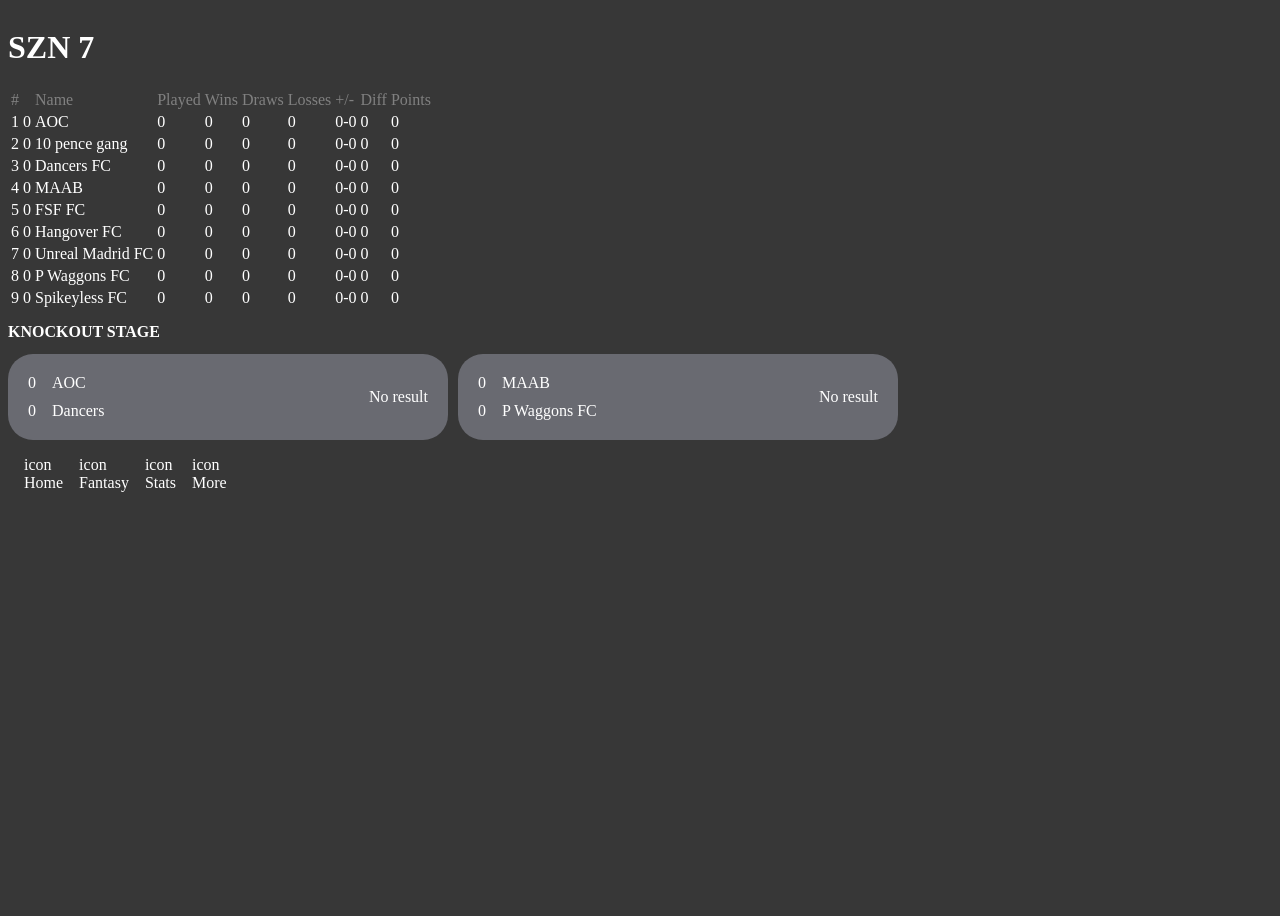
==== index.html @ 003c1bc1 "Reorganise html file This commit semantically separates the body into header, main and nav sections." ====
<!DOCTYPE html>
<html lang="en">
<head>
    <meta charset="UTF-8">
    <meta name="viewport" content="width=device-width, initial-scale=1.0">
    <title>A63 League</title>
    <link rel="stylesheet" href="styles.css">
</head>

<body>
    <header class="homepage-header">
        <h1>SZN 7</h1>
    </header>

    <main>

        <!-- ======================== League Table ======================== -->

        <section class="league-section">
        <table class="league-table">
            <tr>
                <th>#</th>
                <th>  </th>
                <th>Name</th>
                <th>Played</th>
                <th>Wins</th>
                <th>Draws</th>
                <th>Losses</th>
                <th>+/-</th>
                <th>Diff</th>
                <th>Points</th>
            </tr>
            <tr>
                <td>1</td>
                <td> 0 </td>
                <td>AOC</td>
                <td>0</td>
                <td>0</td>
                <td>0</td>
                <td>0</td>
                <td>0-0</td>
                <td>0</td>
                <td>0</td>
            </tr>
            <tr>
                <td>2</td>
                <td> 0 </td>
                <td>10 pence gang</td>
                <td>0</td>
                <td>0</td>
                <td>0</td>
                <td>0</td>
                <td>0-0</td>
                <td>0</td>
                <td>0</td>
            </tr>
            <tr>
                <td>3</td>
                <td> 0 </td>
                <td>Dancers FC</td>
                <td>0</td>
                <td>0</td>
                <td>0</td>
                <td>0</td>
                <td>0-0</td>
                <td>0</td>
                <td>0</td>
            </tr>
            <tr>
                <td>4</td>
                <td> 0 </td>
                <td>MAAB</td>
                <td>0</td>
                <td>0</td>
                <td>0</td>
                <td>0</td>
                <td>0-0</td>
                <td>0</td>
                <td>0</td>
            </tr>
            <tr>
                <td>5</td>
                <td> 0 </td>
                <td>FSF FC</td>
                <td>0</td>
                <td>0</td>
                <td>0</td>
                <td>0</td>
                <td>0-0</td>
                <td>0</td>
                <td>0</td>
            </tr>
            <tr>
                <td>6</td>
                <td> 0 </td>
                <td>Hangover FC</td>
                <td>0</td>
                <td>0</td>
                <td>0</td>
                <td>0</td>
                <td>0-0</td>
                <td>0</td>
                <td>0</td>
            </tr>
            <tr>
                <td>7</td>
                <td> 0 </td>
                <td>Unreal Madrid FC</td>
                <td>0</td>
                <td>0</td>
                <td>0</td>
                <td>0</td>
                <td>0-0</td>
                <td>0</td>
                <td>0</td>
            </tr>
            <tr>
                <td>8</td>
                <td> 0 </td>
                <td>P Waggons FC</td>
                <td>0</td>
                <td>0</td>
                <td>0</td>
                <td>0</td>
                <td>0-0</td>
                <td>0</td>
                <td>0</td>
            </tr>
            <tr>
                <td>9</td>
                <td> 0 </td>
                <td>Spikeyless FC</td>
                <td>0</td>
                <td>0</td>
                <td>0</td>
                <td>0</td>
                <td>0-0</td>
                <td>0</td>
                <td>0</td>
            </tr>
        </table>
        </section>

        <!-- ======================== Knockout Stage ======================== -->

        <section class="knockout-section">

        <h2>KNOCKOUT STAGE</h2>
        <div class="knockouts-container">
            <div class="knockout">
                <div class="match">
                    <ul>
                        <li>0</li>
                        <li>AOC</li>
                    </ul>
                        <ul>
                        <li>0</li>
                        <li>Dancers</li>
                    </ul>
                </div>
                <div class="result">No result</div>
                </div>
            <div class="knockout">
                <div class="match">
                <ul>
                        <li>0</li>
                        <li>MAAB</li>
                    </ul>
                    <ul>
                        <li>0</li>
                        <li>P Waggons FC</li>
                    </ul>
                </div>
                <div class="result">No result</div>
            </div>
        </div>
        </section>    
    </main>
    <!-- ======================== Navigation ======================== -->
    <nav class="navigation-bar">
        <ul class="navigation-bar">
            <li>
                <div>icon</div>
                    <div>Home</div>
            </li>
            <li>
                <div>icon</div>
                <div>Fantasy</div>
            </li>
            <li>
                <div>icon</div>
                <div>Stats</div>
            </li>
            <li>
                <div>icon</div>
                <div>More</div>
            </li>
        </ul>
    </nav>
</body>
</html>
---- styles.css ----
body {
  background-color: rgb(55, 55, 55);
  color: white;
  display: flex;
  flex-direction: column;
  min-height: 100vh;
}

.league-table th {
  color: gray;
  font-weight: normal;
  text-align: left;
}

h2 {
  font-size: 16px;
}

.knockout ul, ul.navigation-bar {
  display: flex;
  list-style: none;
  margin: 0;
  padding: 0;
  gap: 16px;
}

a {
  text-decoration: none;
  color: #666;
  font-size: 13px;
}

.knockouts-container {
  display: flex;
  flex-direction: row;
  gap: 10px;
  flex-shrink: 1;
  justify-content: flex-start;
  flex-wrap: wrap;
  margin-bottom: auto;
}

.knockout {
  display: flex;
  background-color: rgb(105, 106, 113);
  border-radius: 25px;
  justify-content: space-between;
  padding: 20px;
  width: 400px;
}

.knockout .match {
  display: flex;
  flex-direction: column;
  gap: 10px;
}

.knockout .result {
  align-self: center;
}

.navigation-bar {
  display: flex;
  justify-content: space-between;
  padding: 16px;

}
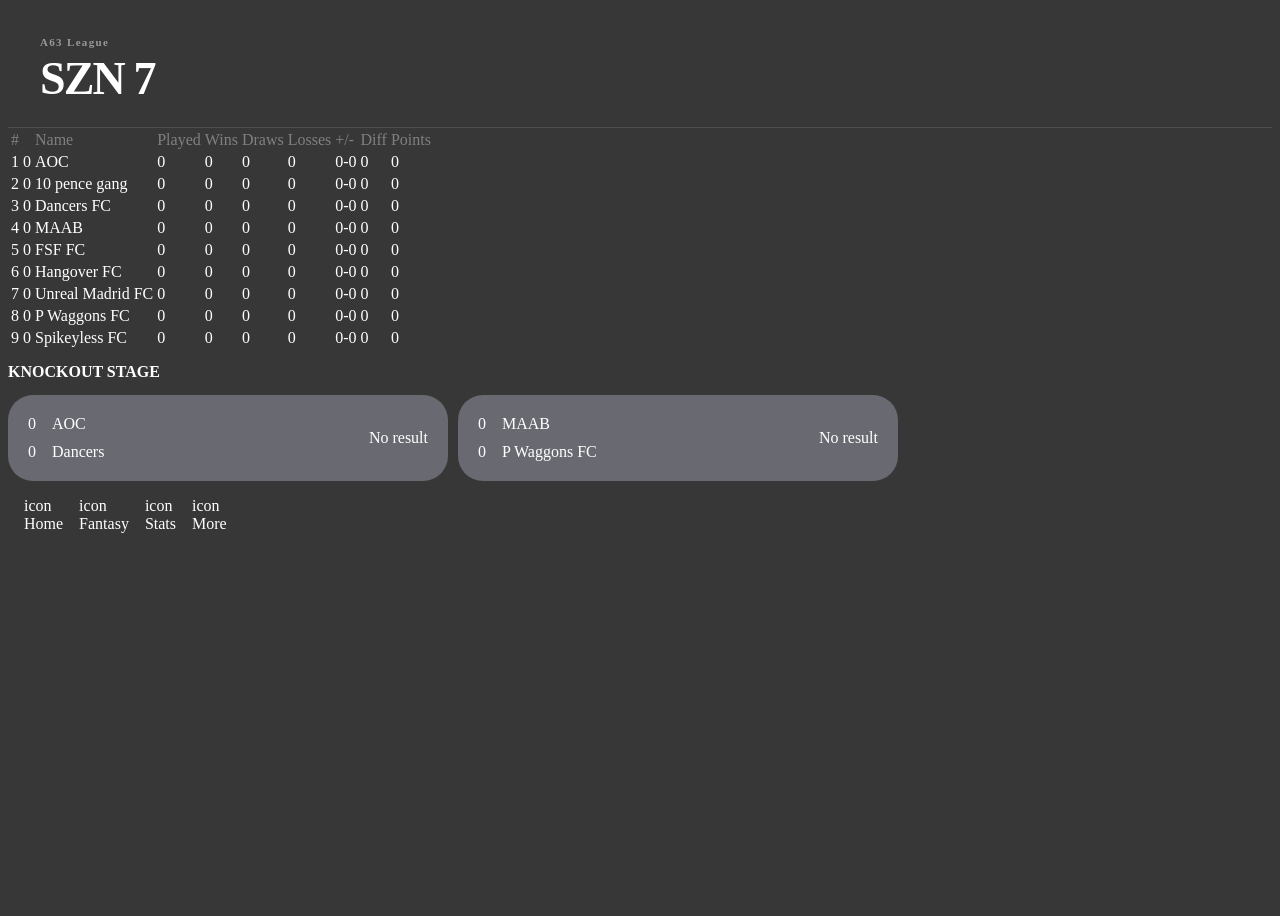
==== commit 421e1ada: "Rework the header section - Rearranged the html of the header section for better modularity - Create" ====
--- a/index.html
+++ b/index.html
@@ -9,12 +9,15 @@
 
 <body>
     <header class="homepage-header">
-        <h1>SZN 7</h1>
+        <div class="header-content">
+            <span class="title">A63 League</span>
+            <h1>SZN 7</h1>
+        </div>
     </header>
 
     <main>
 
-        <!-- ======================== League Table ======================== -->
+        <!-- ================= League Table ================= -->
 
         <section class="league-section">
         <table class="league-table">
@@ -141,7 +144,7 @@
         </table>
         </section>
 
-        <!-- ======================== Knockout Stage ======================== -->
+        <!-- ================= Knockout Stage ================= -->
 
         <section class="knockout-section">
 
@@ -176,7 +179,7 @@
         </div>
         </section>    
     </main>
-    <!-- ======================== Navigation ======================== -->
+    <!-- ================= Navigation ================= -->
     <nav class="navigation-bar">
         <ul class="navigation-bar">
             <li>
--- a/styles.css
+++ b/styles.css
@@ -1,3 +1,53 @@
+/* ========================================
+   VARIABLES
+   ======================================== */
+
+:root {
+    --background: rgb(55, 55, 55);
+    --surface: rgb(105, 106, 113);
+    --surface-hover: rgb(115, 116, 123);
+
+    --text: #ffffff;
+    --muted: #999999;
+    --border: rgb(78, 78, 78);
+
+    --content-width: 1200px;
+}
+
+/* ============ Header ============ */
+
+.homepage-header {
+  width: 100%;
+  border-bottom: 1px solid var(--border);
+}
+
+.header-content {
+  width: min(var(--content-width), calc(100% - 48px));
+  margin: 0 auto;
+  padding: 28px 0 22px;
+}
+
+.title {
+    display: block;
+
+    margin-bottom: 4px;
+
+    color: var(--muted);
+
+    font-size: 11px;
+    font-weight: 600;
+    letter-spacing: 0.12em;
+}
+
+
+h1 {
+    margin: 0;
+
+    font-size: clamp(30px, 4vw, 46px);
+    font-weight: 700;
+    letter-spacing: -0.04em;
+}
+
 body {
   background-color: rgb(55, 55, 55);
   color: white;
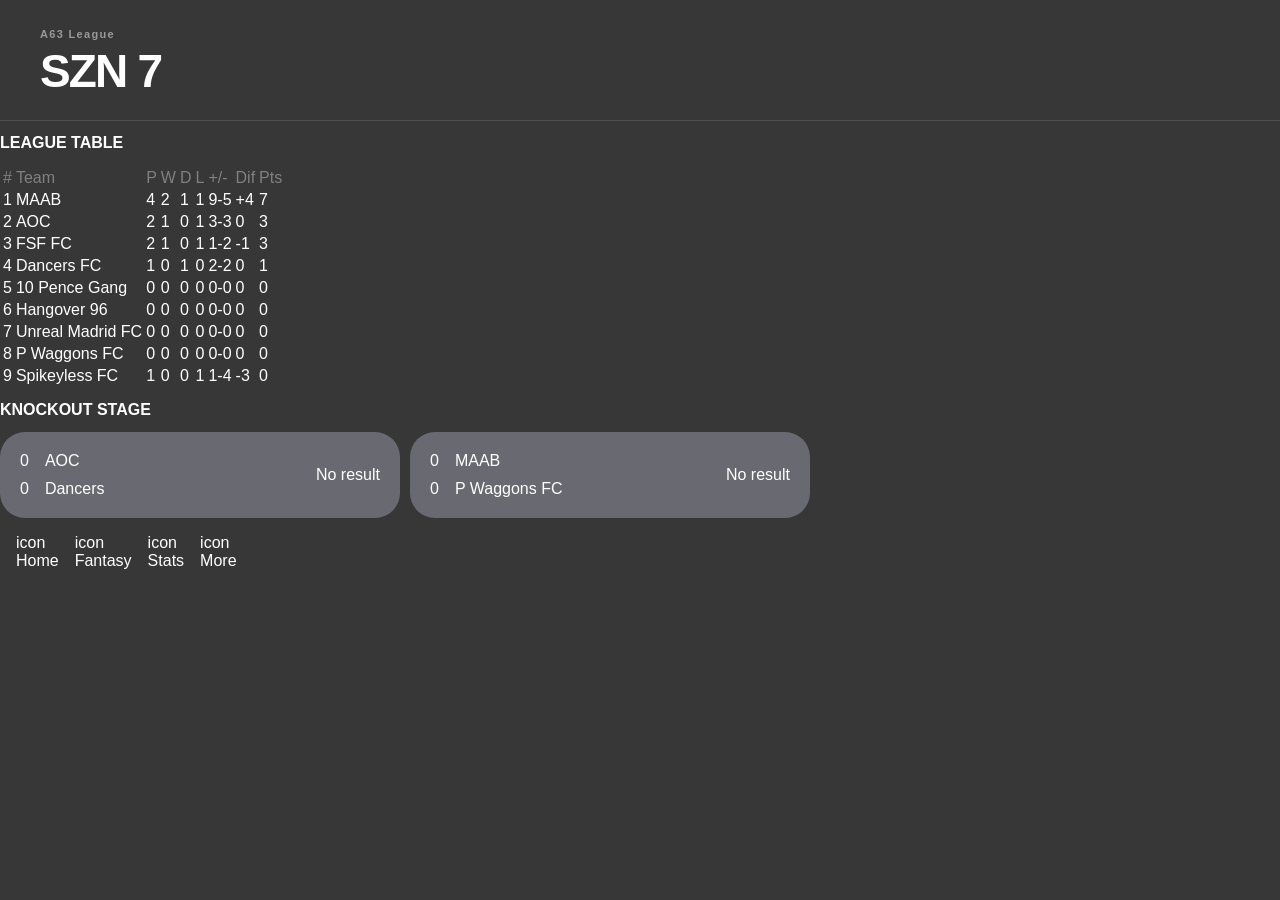
==== commit 78e22280: "Implement dynamic league table calculation and rendering" ====
--- a/index.html
+++ b/index.html
@@ -20,135 +20,34 @@
         <!-- ================= League Table ================= -->
 
         <section class="league-section">
-        <table class="league-table">
-            <tr>
-                <th>#</th>
-                <th>  </th>
-                <th>Name</th>
-                <th>Played</th>
-                <th>Wins</th>
-                <th>Draws</th>
-                <th>Losses</th>
-                <th>+/-</th>
-                <th>Diff</th>
-                <th>Points</th>
-            </tr>
-            <tr>
-                <td>1</td>
-                <td> 0 </td>
-                <td>AOC</td>
-                <td>0</td>
-                <td>0</td>
-                <td>0</td>
-                <td>0</td>
-                <td>0-0</td>
-                <td>0</td>
-                <td>0</td>
-            </tr>
-            <tr>
-                <td>2</td>
-                <td> 0 </td>
-                <td>10 pence gang</td>
-                <td>0</td>
-                <td>0</td>
-                <td>0</td>
-                <td>0</td>
-                <td>0-0</td>
-                <td>0</td>
-                <td>0</td>
-            </tr>
-            <tr>
-                <td>3</td>
-                <td> 0 </td>
-                <td>Dancers FC</td>
-                <td>0</td>
-                <td>0</td>
-                <td>0</td>
-                <td>0</td>
-                <td>0-0</td>
-                <td>0</td>
-                <td>0</td>
-            </tr>
-            <tr>
-                <td>4</td>
-                <td> 0 </td>
-                <td>MAAB</td>
-                <td>0</td>
-                <td>0</td>
-                <td>0</td>
-                <td>0</td>
-                <td>0-0</td>
-                <td>0</td>
-                <td>0</td>
-            </tr>
-            <tr>
-                <td>5</td>
-                <td> 0 </td>
-                <td>FSF FC</td>
-                <td>0</td>
-                <td>0</td>
-                <td>0</td>
-                <td>0</td>
-                <td>0-0</td>
-                <td>0</td>
-                <td>0</td>
-            </tr>
-            <tr>
-                <td>6</td>
-                <td> 0 </td>
-                <td>Hangover FC</td>
-                <td>0</td>
-                <td>0</td>
-                <td>0</td>
-                <td>0</td>
-                <td>0-0</td>
-                <td>0</td>
-                <td>0</td>
-            </tr>
-            <tr>
-                <td>7</td>
-                <td> 0 </td>
-                <td>Unreal Madrid FC</td>
-                <td>0</td>
-                <td>0</td>
-                <td>0</td>
-                <td>0</td>
-                <td>0-0</td>
-                <td>0</td>
-                <td>0</td>
-            </tr>
-            <tr>
-                <td>8</td>
-                <td> 0 </td>
-                <td>P Waggons FC</td>
-                <td>0</td>
-                <td>0</td>
-                <td>0</td>
-                <td>0</td>
-                <td>0-0</td>
-                <td>0</td>
-                <td>0</td>
-            </tr>
-            <tr>
-                <td>9</td>
-                <td> 0 </td>
-                <td>Spikeyless FC</td>
-                <td>0</td>
-                <td>0</td>
-                <td>0</td>
-                <td>0</td>
-                <td>0-0</td>
-                <td>0</td>
-                <td>0</td>
-            </tr>
-        </table>
+            <div class="section-heading">
+                <h2>LEAGUE TABLE</h2>
+            </div>
+            <table class="league-table">
+                <thead>
+                    <tr>
+                        <th>#</th>
+                        <th>Team</th>
+                        <th>P</th>
+                        <th>W</th>
+                        <th>D</th>
+                        <th>L</th>
+                        <th>+/-</th>
+                        <th>Dif</th>
+                        <th>Pts</th>
+                    </tr>
+                </thead>
+                <tbody id="league-table-body">
+                </tbody>
+            </table>
         </section>
 
         <!-- ================= Knockout Stage ================= -->
 
         <section class="knockout-section">
-
-        <h2>KNOCKOUT STAGE</h2>
+            <div class="section-heading">
+                <h2>KNOCKOUT STAGE</h2>
+            </div>
         <div class="knockouts-container">
             <div class="knockout">
                 <div class="match">
@@ -200,5 +99,6 @@
             </li>
         </ul>
     </nav>
+    <script src="script.js"></script>
 </body>
 </html>
--- a/styles.css
+++ b/styles.css
@@ -12,6 +12,25 @@
     --border: rgb(78, 78, 78);
 
     --content-width: 1200px;
+}
+
+/* ============ Whole webpage ============ */
+
+* {
+    box-sizing: border-box;
+}
+
+html {
+    min-height: 100%;
+}
+
+body {
+    min-height: 100vh;
+    margin: 0;
+    padding: 0 0 90px;
+    background-color: var(--background);
+    color: var(--text);
+    font-family: Arial, Helvetica, sans-serif;
 }
 
 /* ============ Header ============ */
@@ -46,14 +65,6 @@
     font-size: clamp(30px, 4vw, 46px);
     font-weight: 700;
     letter-spacing: -0.04em;
-}
-
-body {
-  background-color: rgb(55, 55, 55);
-  color: white;
-  display: flex;
-  flex-direction: column;
-  min-height: 100vh;
 }
 
 .league-table th {
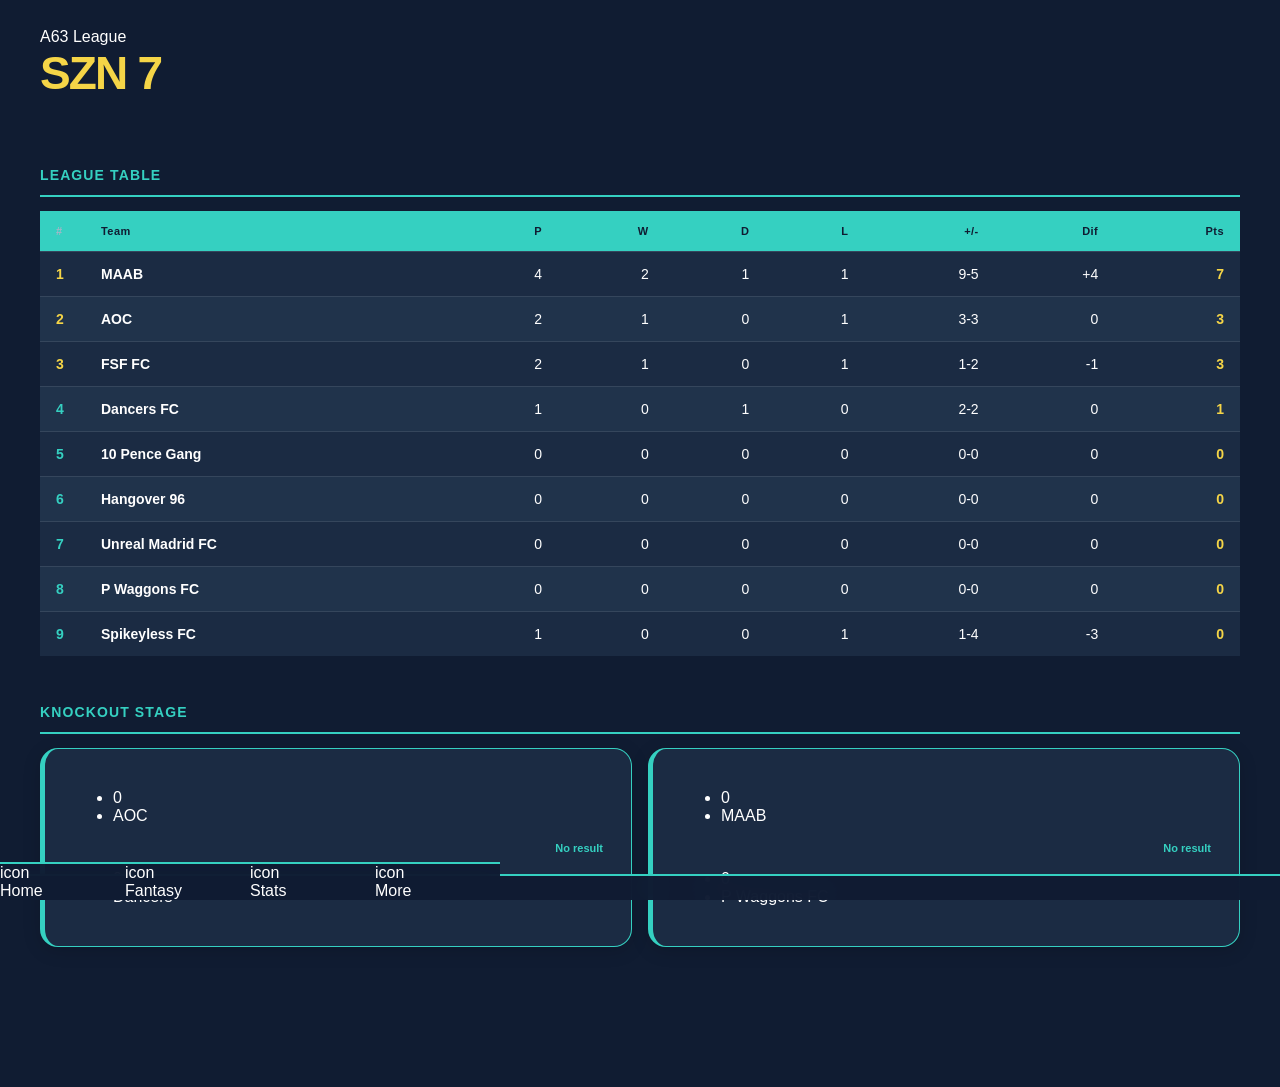
==== commit 99ed5724: "Separate base styles from Season 8 theme and apply changes to league table" ====
--- a/index.html
+++ b/index.html
@@ -4,7 +4,8 @@
     <meta charset="UTF-8">
     <meta name="viewport" content="width=device-width, initial-scale=1.0">
     <title>A63 League</title>
-    <link rel="stylesheet" href="styles.css">
+    <link rel="stylesheet" href="styles/base.css">
+    <link rel="stylesheet" href="styles/season-8.css">
 </head>
 
 <body>
--- a/styles/base.css
+++ b/styles/base.css
@@ -0,0 +1,530 @@
+
+/* ========================================
+   A63 LEAGUE - BASE STYLESHEET
+   ======================================== */
+
+/*
+   SEASONAL BRANDING
+
+   This stylesheet provides the base layout and
+   neutral visual identity for the A63 website.
+
+   Future seasons can override the colour variables
+   without changing the layout or component styling.
+
+   Planned Season 8 palette:
+   - Turquoise: primary accent
+   - Navy: background / surfaces
+   - Yellow: secondary accent / highlights
+
+   Future structure:
+   styles/
+       base.css
+       season-8.css
+       season-9.css
+*/
+
+/* ========================================
+   VARIABLES
+   ======================================== */
+
+:root {
+
+    /* ------------------------------------
+       BACKGROUND COLOURS
+       ------------------------------------ */
+
+    --background: rgb(55, 55, 55);
+    /* Season 8: could become navy */
+
+    --surface: rgb(105, 106, 113);
+    /* Season 8: could become a lighter navy */
+
+    --surface-hover: rgb(115, 116, 123);
+    /* Season 8: lighter variation of surface */
+
+
+    /* ------------------------------------
+       TEXT COLOURS
+       ------------------------------------ */
+
+    --text: #ffffff;
+
+    --muted: #999999;
+
+    --border: rgb(78, 78, 78);
+
+
+    /* ------------------------------------
+       BRAND ACCENTS
+       ------------------------------------ */
+
+    --accent-primary: #ffffff;
+    /* Season 7: turquoise */
+
+    --accent-secondary: #ffffff;
+    /* Season 7: yellow */
+
+    --accent-subtle: rgba(255, 255, 255, 0.04);
+    /* Season 7: translucent turquoise for hover effects */
+
+
+    /* ------------------------------------
+       NAVIGATION
+       ------------------------------------ */
+
+    --nav-background: rgba(55, 55, 55, 0.96);
+    /* Season 7: translucent navy */
+
+
+    /* ------------------------------------
+       LAYOUT
+       ------------------------------------ */
+
+    --content-width: 1200px;
+}
+
+
+/* ========================================
+   RESET
+   ======================================== */
+
+* {
+    box-sizing: border-box;
+}
+
+html {
+    min-height: 100%;
+}
+
+body {
+    min-height: 100vh;
+
+    margin: 0;
+    padding: 0 0 90px;
+
+    background-color: var(--background);
+    color: var(--text);
+
+    font-family: Arial, Helvetica, sans-serif;
+}
+
+
+/* ========================================
+   HEADER
+   ======================================== */
+
+.site-header {
+    width: 100%;
+
+    border-bottom: 1px solid var(--border);
+}
+
+.header-content {
+    width: min(var(--content-width), calc(100% - 48px));
+    margin: 0 auto;
+
+    padding: 28px 0 22px;
+}
+
+.season-label {
+    display: block;
+
+    margin-bottom: 4px;
+
+    color: var(--muted);
+    /* Could use var(--accent-primary) */
+
+    font-size: 11px;
+    font-weight: 600;
+    letter-spacing: 0.12em;
+}
+
+h1 {
+    margin: 0;
+
+    font-size: clamp(30px, 4vw, 46px);
+    font-weight: 700;
+    letter-spacing: -0.04em;
+}
+
+
+/* ========================================
+   MAIN
+   ======================================== */
+
+main {
+    width: min(var(--content-width), calc(100% - 48px));
+    margin: 0 auto;
+
+    padding: 34px 0 50px;
+}
+
+section + section {
+    margin-top: 48px;
+}
+
+
+/* ========================================
+   SECTION HEADINGS
+   ======================================== */
+
+.section-heading {
+    display: flex;
+    align-items: baseline;
+    justify-content: space-between;
+
+    gap: 20px;
+
+    margin-bottom: 14px;
+}
+
+h2 {
+    margin: 0;
+
+    font-size: 14px;
+    font-weight: 600;
+    letter-spacing: 0.08em;
+}
+
+.stage-label {
+    color: var(--muted);
+
+    font-size: 11px;
+    letter-spacing: 0.08em;
+}
+
+
+/* ========================================
+   LEAGUE TABLE
+   ======================================== */
+
+.table-wrapper {
+    width: 100%;
+
+    overflow-x: auto;
+
+    border-top: 1px solid var(--border);
+}
+
+.league-table {
+    width: 100%;
+
+    min-width: 650px;
+
+    border-collapse: collapse;
+    table-layout: auto;
+}
+
+.league-table th,
+.league-table td {
+    padding: 13px 12px;
+
+    text-align: left;
+
+    white-space: nowrap;
+}
+
+.league-table th {
+    color: var(--muted);
+
+    font-size: 11px;
+    font-weight: normal;
+    letter-spacing: 0.04em;
+}
+
+.league-table td {
+    border-top: 1px solid var(--border);
+
+    font-size: 13px;
+}
+
+.league-table tbody tr {
+    transition: background-color 0.15s ease;
+}
+
+.league-table tbody tr:hover {
+    background-color: var(--accent-subtle);
+    /* Season 7: subtle turquoise hover */
+}
+
+.league-table th:first-child,
+.league-table td:first-child {
+    width: 45px;
+
+    color: var(--muted);
+}
+
+.league-table th:not(:first-child),
+.league-table td:not(:first-child) {
+    text-align: right;
+}
+
+/* Team names are in the second column */
+
+.league-table th:nth-child(2),
+.league-table td:nth-child(2) {
+    text-align: left;
+
+    min-width: 150px;
+}
+
+.league-table .team-name {
+    font-weight: 500;
+}
+
+.league-table .points {
+    font-weight: 700;
+    /* Could use var(--accent-secondary) */
+}
+
+
+/* ========================================
+   KNOCKOUT STAGE
+   ======================================== */
+
+.knockouts-container {
+    display: flex;
+
+    flex-wrap: wrap;
+
+    gap: 14px;
+}
+
+.knockout {
+    display: flex;
+
+    align-items: center;
+    justify-content: space-between;
+
+    gap: 40px;
+
+    flex: 1 1 360px;
+
+    min-height: 120px;
+
+    padding: 22px 24px;
+
+    background-color: var(--surface);
+
+    border-radius: 18px;
+
+    transition:
+        background-color 0.15s ease,
+        transform 0.15s ease;
+}
+
+.knockout:hover {
+    background-color: var(--surface-hover);
+
+    transform: translateY(-2px);
+}
+
+.match {
+    display: flex;
+
+    flex-direction: column;
+
+    gap: 13px;
+
+    min-width: 0;
+}
+
+.match-team {
+    display: flex;
+
+    align-items: center;
+
+    gap: 14px;
+
+    font-size: 14px;
+}
+
+.match-score {
+    display: flex;
+
+    align-items: center;
+    justify-content: center;
+
+    width: 28px;
+    height: 28px;
+
+    flex-shrink: 0;
+
+    background-color: rgba(255, 255, 255, 0.1);
+    /* Could become a season-specific surface highlight */
+
+    border-radius: 7px;
+
+    font-size: 13px;
+    font-weight: 600;
+}
+
+.result {
+    flex-shrink: 0;
+
+    color: var(--muted);
+
+    font-size: 11px;
+
+    text-align: right;
+}
+
+
+/* ========================================
+   NAVIGATION
+   ======================================== */
+
+.navigation-bar {
+    position: fixed;
+
+    bottom: 0;
+    left: 0;
+
+    z-index: 10;
+
+    width: 100%;
+
+    padding: 12px 24px;
+
+    background-color: var(--nav-background);
+
+    border-top: 1px solid var(--border);
+
+    backdrop-filter: blur(10px);
+}
+
+.navigation-bar ul {
+    display: flex;
+
+    align-items: center;
+    justify-content: space-between;
+
+    width: min(500px, 100%);
+
+    margin: 0 auto;
+    padding: 0;
+
+    list-style: none;
+}
+
+.navigation-bar li {
+    flex: 1;
+}
+
+.navigation-bar a {
+    display: flex;
+
+    flex-direction: column;
+
+    align-items: center;
+
+    gap: 5px;
+
+    padding: 5px;
+
+    color: var(--muted);
+
+    text-decoration: none;
+
+    font-size: 11px;
+
+    transition: color 0.15s ease;
+}
+
+.navigation-bar a:hover,
+.navigation-bar a.active {
+    color: var(--accent-primary);
+    /* Season 7: turquoise */
+}
+
+.nav-icon {
+    height: 20px;
+
+    font-size: 16px;
+
+    line-height: 20px;
+}
+
+
+/* ========================================
+   LAPTOP / DESKTOP
+   ======================================== */
+
+@media (min-width: 900px) {
+
+    main {
+        padding-top: 45px;
+    }
+
+    .league-table th,
+    .league-table td {
+        padding: 14px 16px;
+    }
+
+    .league-table td {
+        font-size: 14px;
+    }
+
+    .knockouts-container {
+        gap: 16px;
+    }
+
+    .knockout {
+        min-height: 135px;
+
+        padding: 24px 28px;
+    }
+}
+
+
+/* ========================================
+   SMALL SCREENS
+   ======================================== */
+
+@media (max-width: 600px) {
+
+    body {
+        padding-bottom: 80px;
+    }
+
+    .header-content,
+    main {
+        width: calc(100% - 32px);
+    }
+
+    .header-content {
+        padding-top: 22px;
+        padding-bottom: 18px;
+    }
+
+    main {
+        padding-top: 25px;
+    }
+
+    section + section {
+        margin-top: 38px;
+    }
+
+    .section-heading {
+        align-items: flex-start;
+
+        flex-direction: column;
+
+        gap: 5px;
+    }
+
+    .knockout {
+        flex-basis: 100%;
+
+        gap: 20px;
+
+        min-height: 105px;
+
+        padding: 18px 20px;
+    }
+
+    .result {
+        max-width: 80px;
+    }
+}
--- a/styles/season-8.css
+++ b/styles/season-8.css
@@ -0,0 +1,252 @@
+
+/* ========================================
+   A63 LEAGUE - SEASON 8 THEME
+   ======================================== */
+
+/*
+   Season 8 colours:
+   Turquoise - primary brand colour
+   Navy      - background and surfaces
+   Yellow    - highlights and scores
+
+   Loaded AFTER base.css.
+*/
+
+
+/* ========================================
+   COLOUR VARIABLES
+   ======================================== */
+
+:root {
+    /* Brand colours */
+    --season-turquoise: #35d0c1;
+    --season-navy: #101c32;
+    --season-yellow: #f5d547;
+
+    /* Base stylesheet overrides */
+    --background: var(--season-navy);
+    --surface: #1b2b43;
+    --surface-hover: #263b56;
+
+    --text: #ffffff;
+    --muted: #a6b5c7;
+    --border: #35465c;
+
+    --accent-primary: var(--season-turquoise);
+    --accent-secondary: var(--season-yellow);
+    --accent-subtle: rgba(53, 208, 193, 0.12);
+
+    --nav-background: rgba(16, 28, 50, 0.96);
+}
+
+
+/* ========================================
+   HEADER
+   ======================================== */
+
+.site-header {
+    background: linear-gradient(
+        120deg,
+        var(--season-navy) 45%,
+        #174c5a 100%
+    );
+
+    border-bottom: 3px solid var(--season-turquoise);
+}
+
+.season-label {
+    color: var(--season-turquoise);
+}
+
+h1 {
+    color: var(--season-yellow);
+    text-transform: uppercase;
+}
+
+
+/* ========================================
+   SECTION HEADINGS
+   ======================================== */
+
+.section-heading {
+    padding-bottom: 12px;
+    border-bottom: 2px solid var(--season-turquoise);
+}
+
+.section-heading h2 {
+    color: var(--season-turquoise);
+    font-weight: 800;
+}
+
+.stage-label {
+    color: var(--season-yellow);
+}
+
+
+/* ========================================
+   LEAGUE TABLE
+   ======================================== */
+
+.table-wrapper {
+    border-top: none;
+    border-radius: 10px;
+}
+
+.league-table thead {
+    background-color: var(--season-turquoise);
+}
+
+.league-table th {
+    color: var(--season-navy);
+    font-weight: 700;
+}
+
+.league-table tbody tr {
+    background-color: var(--surface);
+}
+
+.league-table tbody tr:nth-child(even) {
+    background-color: #20334b;
+}
+
+.league-table tbody tr:hover {
+    background-color: #255765;
+}
+
+.league-table td {
+    border-top: 1px solid var(--border);
+}
+
+/* League position */
+.league-table td:first-child {
+    color: var(--season-turquoise);
+    font-weight: 700;
+}
+
+/* Team names */
+.league-table .team-name {
+    color: var(--text);
+    font-weight: 600;
+}
+
+/* Points column */
+.league-table .points {
+    color: var(--season-yellow);
+    font-weight: 800;
+}
+
+/* Highlight top three teams */
+.league-table tbody tr:nth-child(-n+3) td:first-child {
+    color: var(--season-yellow);
+}
+
+
+/* ========================================
+   KNOCKOUT STAGE
+   ======================================== */
+
+.knockout {
+    background-color: var(--surface);
+
+    border: 1px solid var(--season-turquoise);
+    border-left: 5px solid var(--season-turquoise);
+
+    box-shadow: 0 4px 18px rgba(0, 0, 0, 0.15);
+}
+
+.knockout:hover {
+    background-color: var(--surface-hover);
+
+    box-shadow: 0 6px 22px rgba(53, 208, 193, 0.15);
+}
+
+.match-team {
+    color: var(--text);
+    font-weight: 600;
+}
+
+.match-score {
+    background-color: var(--season-yellow);
+    color: var(--season-navy);
+
+    font-weight: 800;
+}
+
+.result {
+    color: var(--season-turquoise);
+    font-weight: 600;
+}
+
+
+/* ========================================
+   NAVIGATION
+   ======================================== */
+
+.navigation-bar {
+    background-color: var(--nav-background);
+    border-top: 2px solid var(--season-turquoise);
+}
+
+.navigation-bar a {
+    color: var(--muted);
+}
+
+.navigation-bar a:hover,
+.navigation-bar a.active {
+    color: var(--season-yellow);
+}
+
+.navigation-bar a.active .nav-icon {
+    color: var(--season-turquoise);
+}
+
+
+/* ========================================
+   FUTURE SEASON 8 COMPONENTS
+   ======================================== */
+
+/* Buttons */
+
+.season-button {
+    background-color: var(--season-turquoise);
+    color: var(--season-navy);
+
+    padding: 12px 20px;
+    border: none;
+    border-radius: 8px;
+
+    font-weight: 700;
+    cursor: pointer;
+
+    transition: background-color 0.2s ease;
+}
+
+.season-button:hover {
+    background-color: var(--season-yellow);
+}
+
+/* Badges */
+
+.season-badge {
+    display: inline-block;
+
+    padding: 5px 10px;
+
+    background-color: var(--season-yellow);
+    color: var(--season-navy);
+
+    border-radius: 5px;
+
+    font-size: 11px;
+    font-weight: 700;
+}
+
+/*
+   Future additions:
+   - Season 8 logo
+   - Clapperboard animation
+   - Touch grass graphics
+   - Matchday cards
+   - Team profile styling
+   - Fantasy player selection
+*/
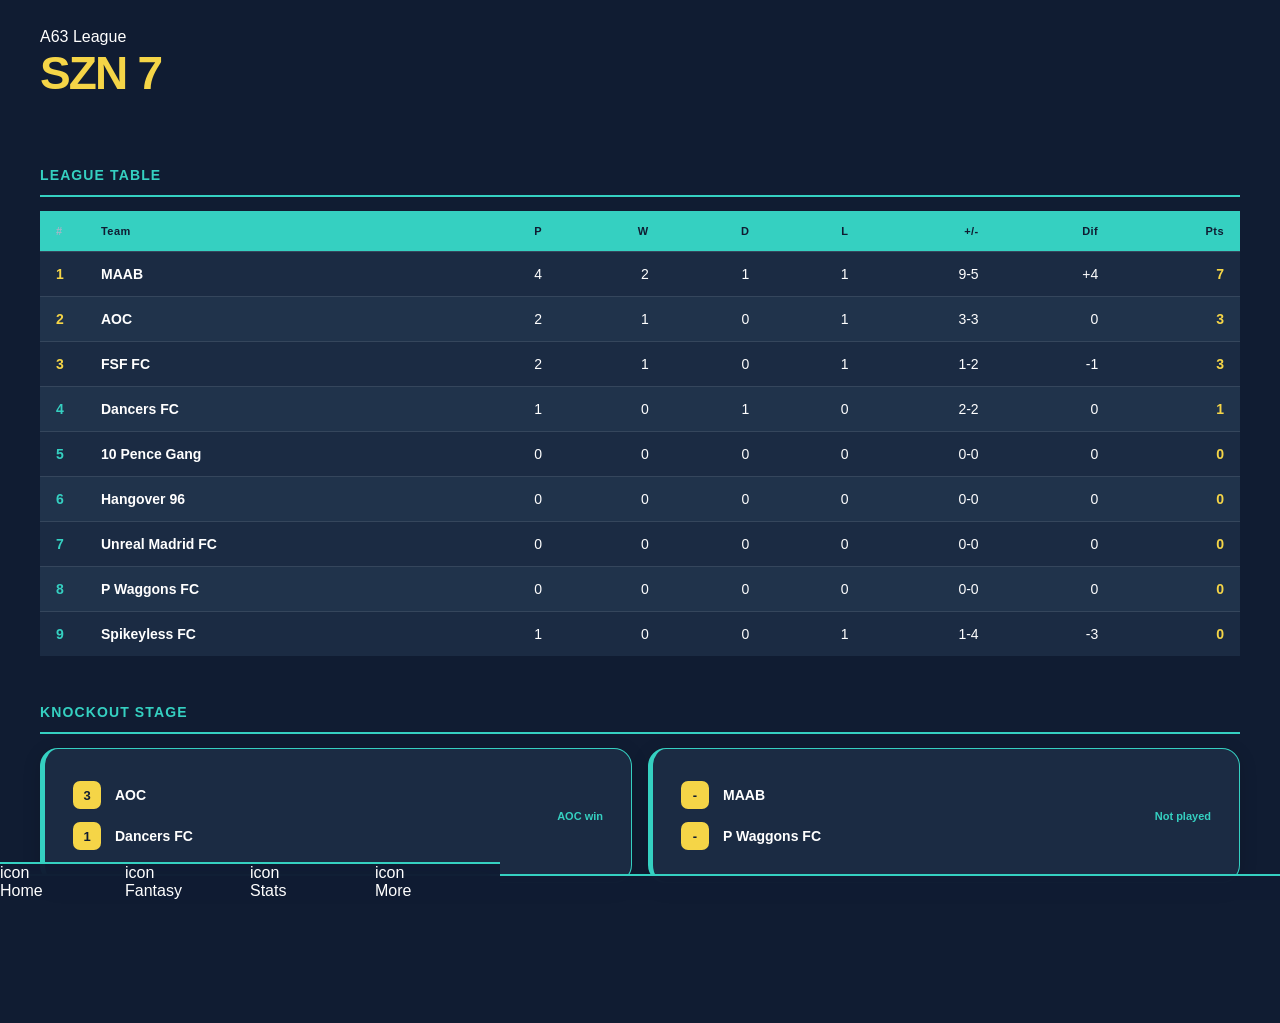
==== commit a39727a0: "Render knockout fixtures from match data" ====
--- a/index.html
+++ b/index.html
@@ -43,41 +43,16 @@
             </table>
         </section>
 
-        <!-- ================= Knockout Stage ================= -->
+    <!-- ================= Knockout Stage ================= -->
 
         <section class="knockout-section">
             <div class="section-heading">
                 <h2>KNOCKOUT STAGE</h2>
             </div>
-        <div class="knockouts-container">
-            <div class="knockout">
-                <div class="match">
-                    <ul>
-                        <li>0</li>
-                        <li>AOC</li>
-                    </ul>
-                        <ul>
-                        <li>0</li>
-                        <li>Dancers</li>
-                    </ul>
-                </div>
-                <div class="result">No result</div>
-                </div>
-            <div class="knockout">
-                <div class="match">
-                <ul>
-                        <li>0</li>
-                        <li>MAAB</li>
-                    </ul>
-                    <ul>
-                        <li>0</li>
-                        <li>P Waggons FC</li>
-                    </ul>
-                </div>
-                <div class="result">No result</div>
+
+            <div class="knockouts-container" id="knockout-fixtures">
             </div>
-        </div>
-        </section>    
+        </section>  
     </main>
     <!-- ================= Navigation ================= -->
     <nav class="navigation-bar">
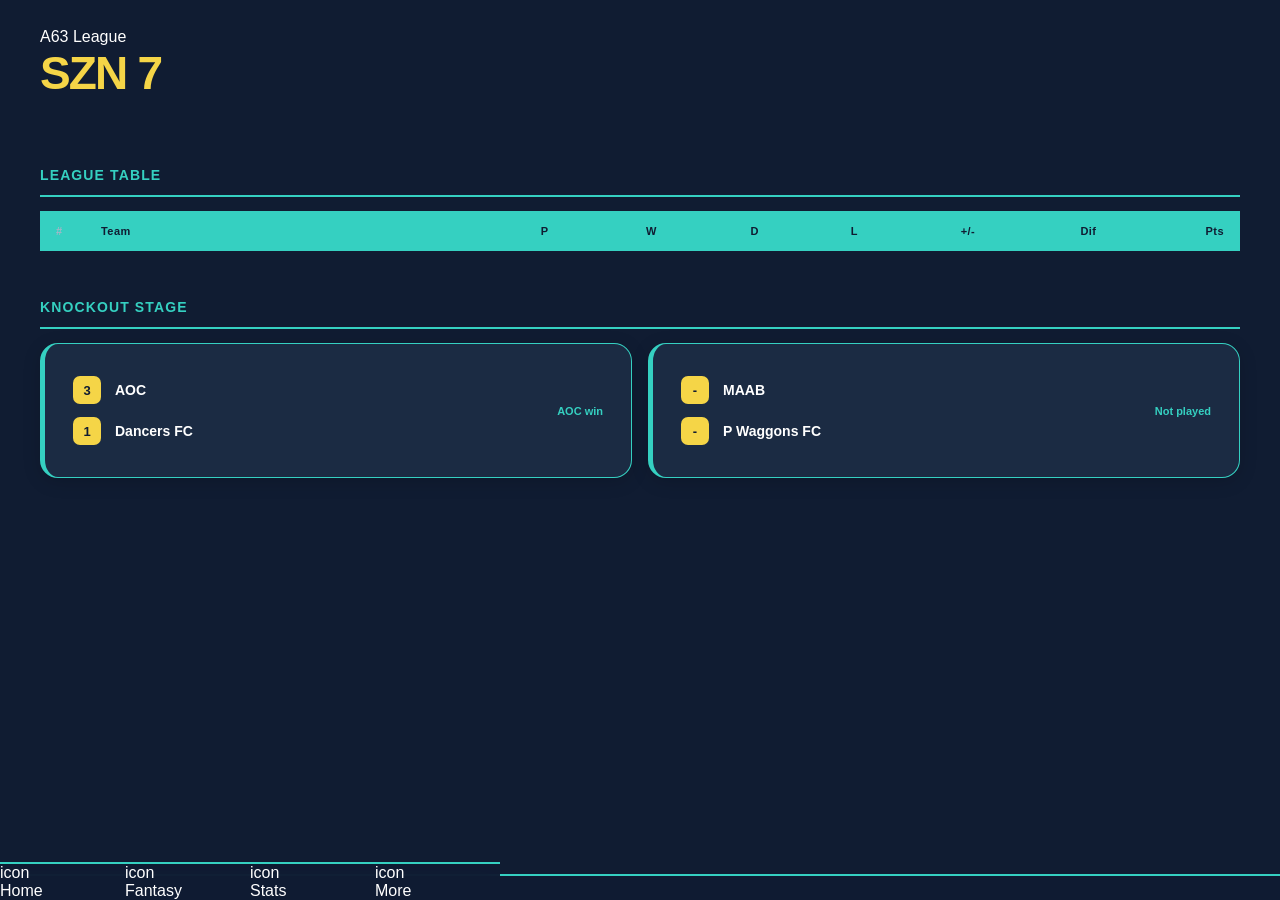
==== commit c84a496b: "Connect html league page and actual database with Flask API" ====
--- a/index.html
+++ b/index.html
@@ -59,7 +59,7 @@
         <ul class="navigation-bar">
             <li>
                 <div>icon</div>
-                    <div>Home</div>
+                <div>Home</div>
             </li>
             <li>
                 <div>icon</div>
@@ -75,6 +75,7 @@
             </li>
         </ul>
     </nav>
-    <script src="script.js"></script>
+    <script src="js/data.js"></script>
+    <script src="js/script.js"></script>
 </body>
 </html>
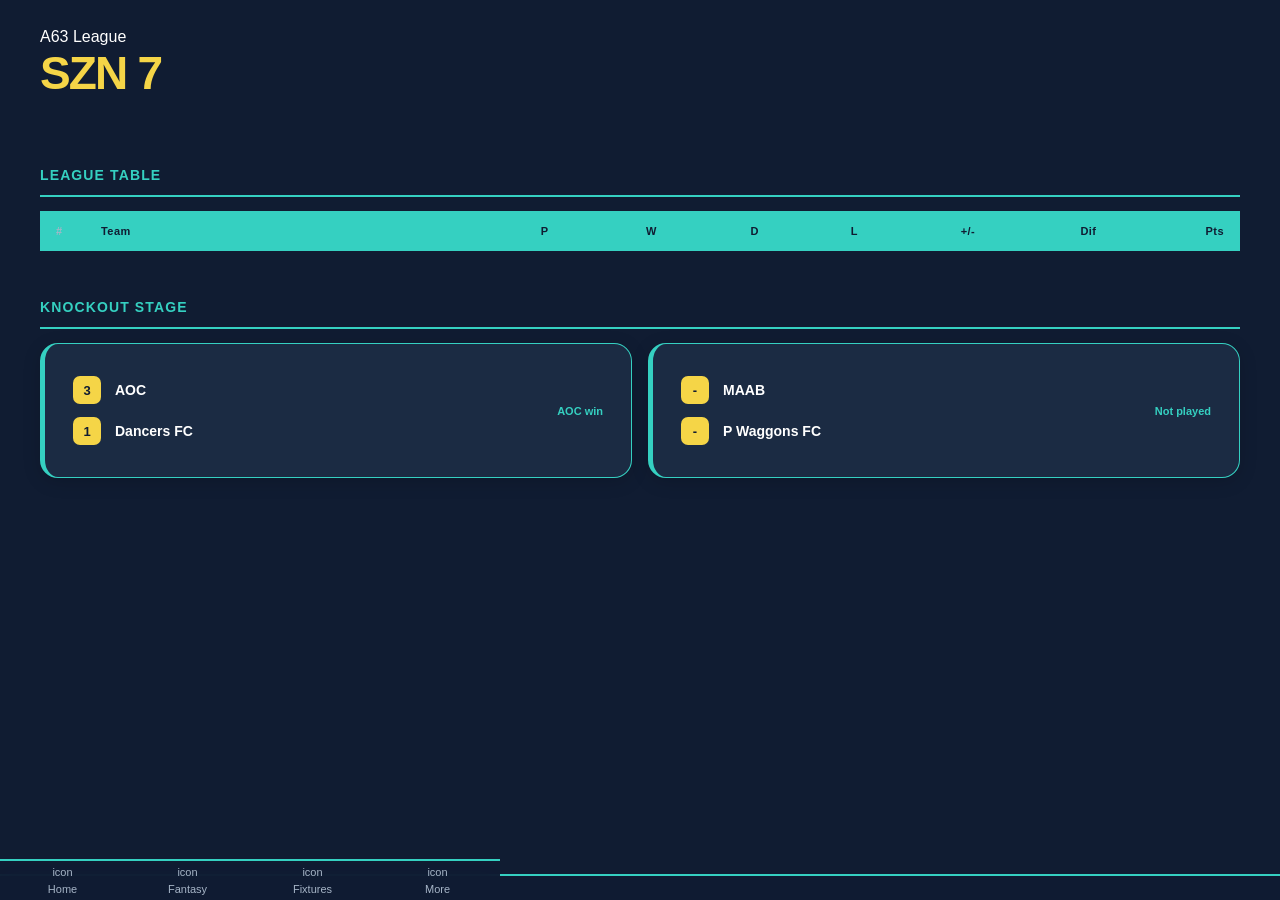
==== commit be643e2f: "Add more pages and navigation between them" ====
--- a/index.html
+++ b/index.html
@@ -58,20 +58,28 @@
     <nav class="navigation-bar">
         <ul class="navigation-bar">
             <li>
-                <div>icon</div>
-                <div>Home</div>
+                <a href="/">
+                    <div>icon</div>
+                    <div>Home</div>
+                </a>
             </li>
             <li>
-                <div>icon</div>
-                <div>Fantasy</div>
+                <a href="/fantasy">
+                    <div>icon</div>
+                    <div>Fantasy</div>
+                </a>
             </li>
             <li>
-                <div>icon</div>
-                <div>Stats</div>
+                <a href="/fixtures">
+                    <div>icon</div>
+                    <div>Fixtures</div>
+                </a>
             </li>
             <li>
-                <div>icon</div>
-                <div>More</div>
+                <a href="/more">
+                    <div>icon</div>
+                    <div>More</div>
+                </a>
             </li>
         </ul>
     </nav>
